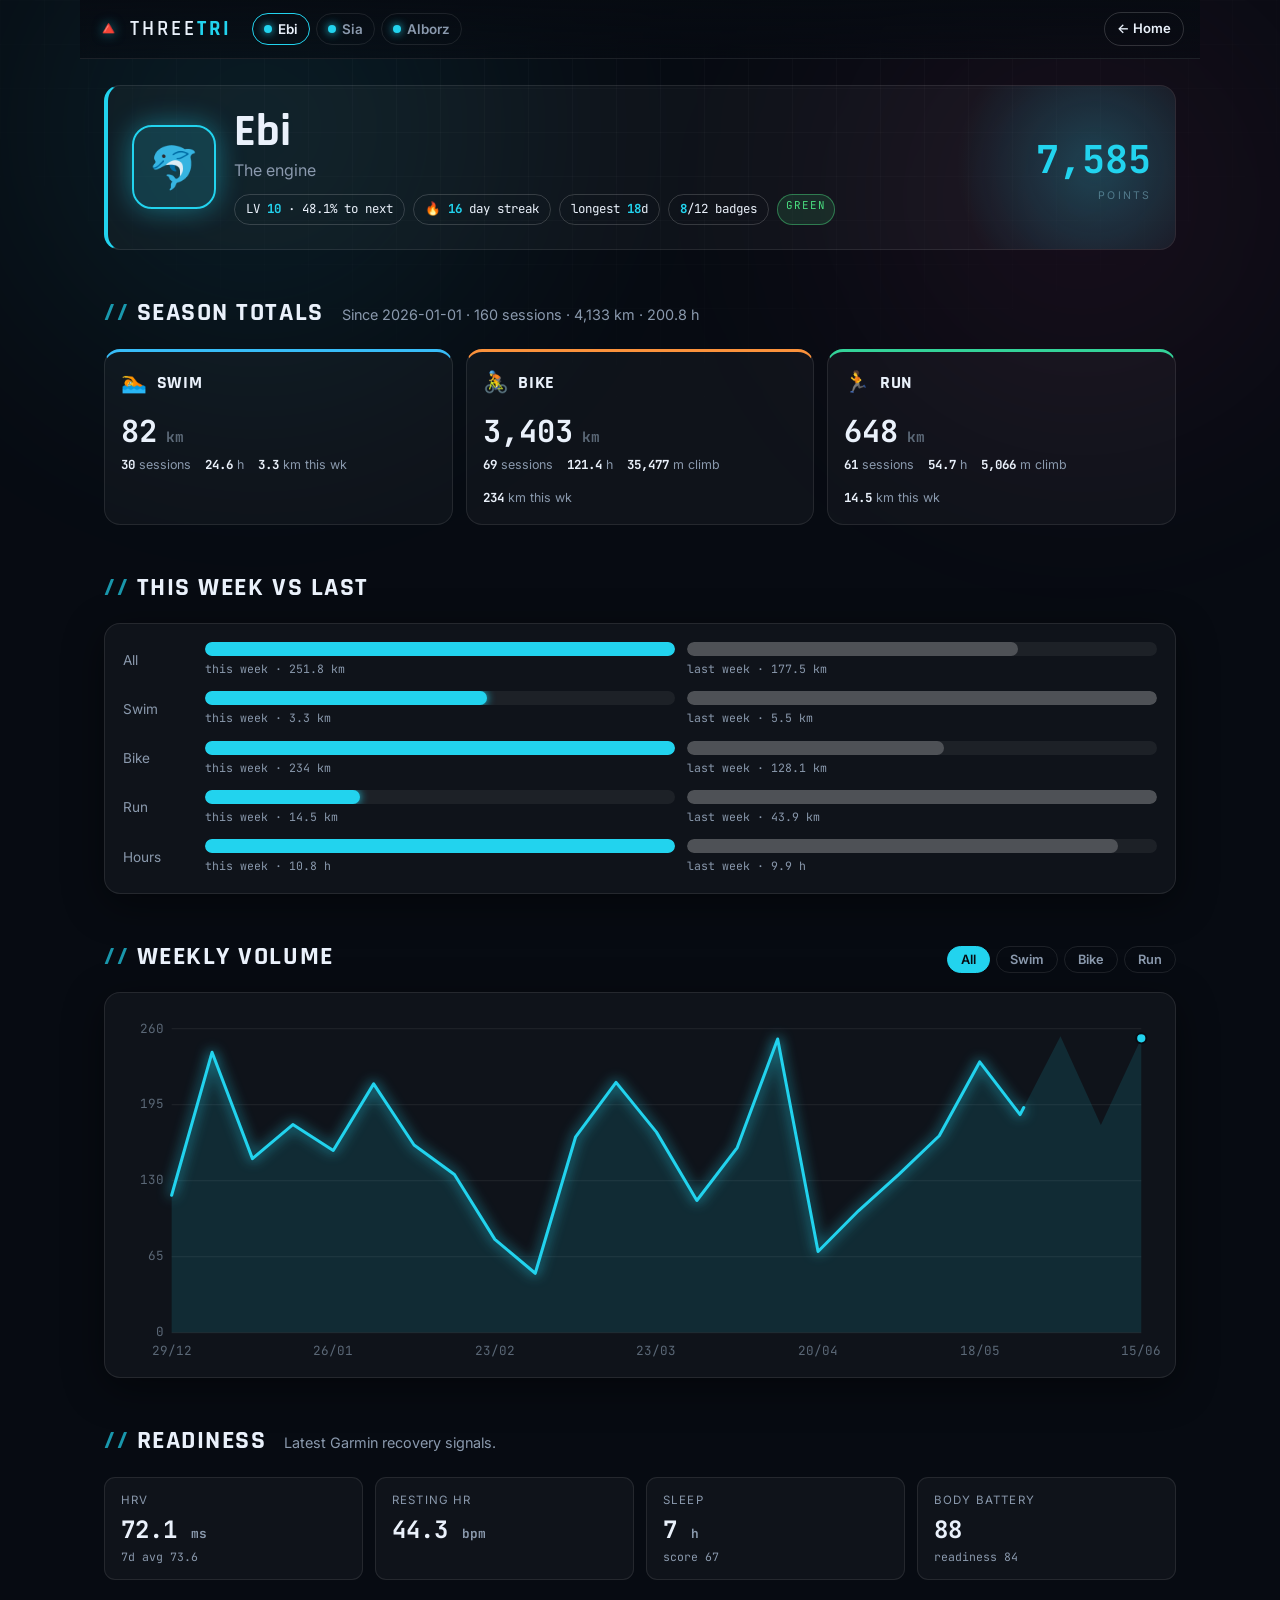
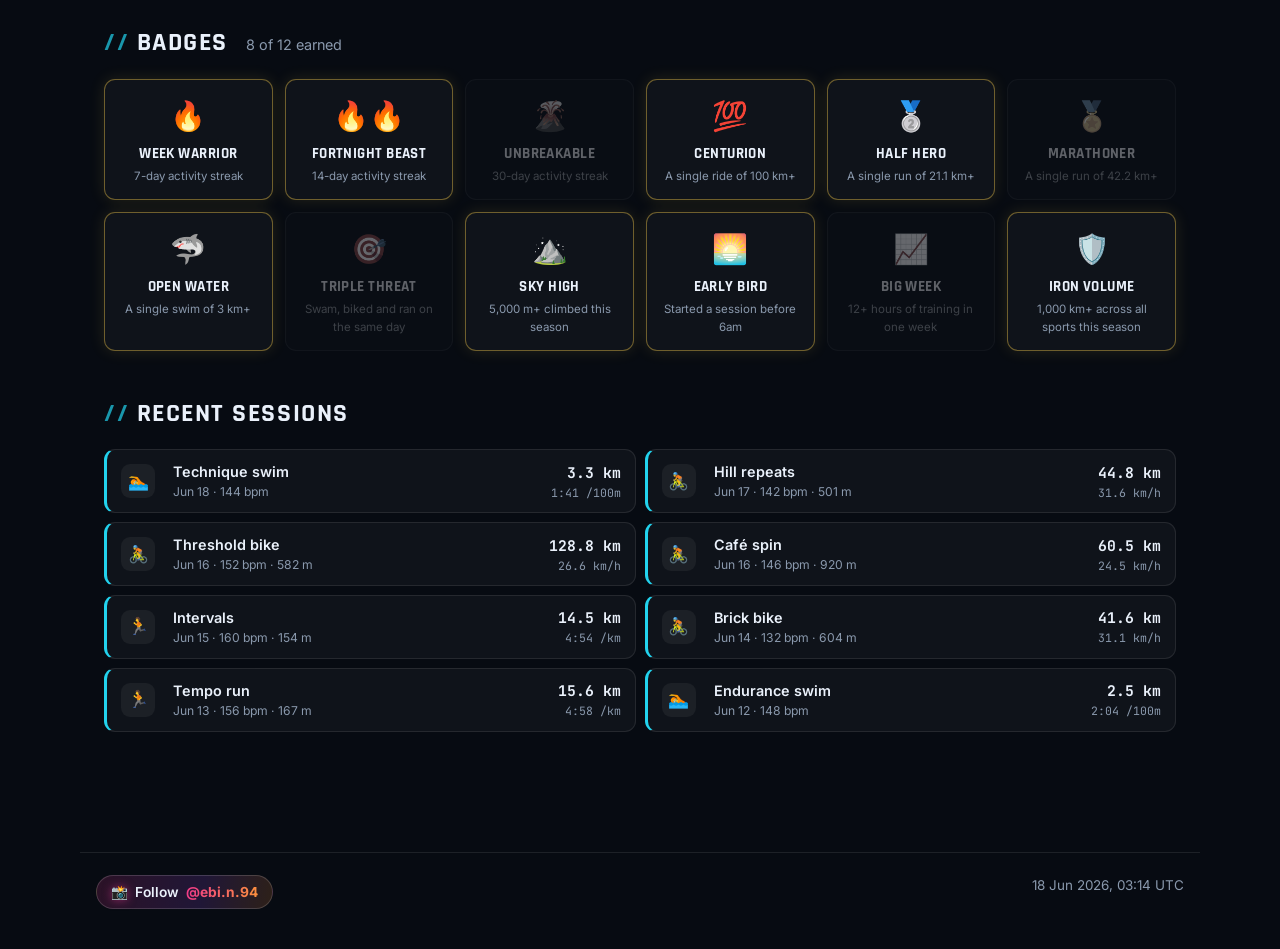
==== site/athlete.html @ 1735096a "Build ThreeTri: Race HUD dashboard + nightly Strava/Garmin pipeline Frontend (site/): dark-neon Race" ====
<!doctype html>
<html lang="en">
<head>
  <meta charset="utf-8" />
  <meta name="viewport" content="width=device-width, initial-scale=1, viewport-fit=cover" />
  <title>ThreeTri · Athlete</title>
  <meta name="description" content="Athlete profile — swim, bike, run season stats and training trends on the road to Mallorca '26." />
  <meta name="theme-color" content="#070b12" />
  <link rel="icon" href="data:image/svg+xml,%3Csvg xmlns='http://www.w3.org/2000/svg' viewBox='0 0 32 32'%3E%3Crect width='32' height='32' rx='7' fill='%23070b12'/%3E%3Ctext x='16' y='23' font-size='20' text-anchor='middle'%3E%F0%9F%94%BA%3C/text%3E%3C/svg%3E" />
  <link rel="preconnect" href="https://fonts.googleapis.com" />
  <link rel="preconnect" href="https://fonts.gstatic.com" crossorigin />
  <link href="https://fonts.googleapis.com/css2?family=Rajdhani:wght@500;600;700&family=Inter:wght@400;500;600;700&family=JetBrains+Mono:wght@500;700&display=swap" rel="stylesheet" />
  <link rel="stylesheet" href="assets/css/style.css" />
  <link rel="stylesheet" href="assets/css/athlete.css" />
</head>
<body>
  <div class="bg-grid" aria-hidden="true"></div>
  <div class="bg-glow" aria-hidden="true"></div>

  <header class="topbar">
    <a class="brand" href="index.html"><span class="brand-mark">🔺</span><span class="brand-name">THREE<b>TRI</b></span></a>
    <nav class="topnav" id="athlete-nav" aria-label="Athletes"></nav>
    <div class="topbar-right"><a class="ghost-btn" href="index.html">← Home</a></div>
  </header>

  <main>
    <section class="ath-hero" id="ath-hero"></section>

    <section class="block">
      <div class="block-head"><h2>Season totals</h2><p class="block-sub" id="season-sub"></p></div>
      <div class="sport-cards" id="sport-cards"></div>
    </section>

    <section class="block">
      <div class="block-head"><h2>This week vs last</h2></div>
      <div class="wcompare card" id="wcompare"></div>
    </section>

    <section class="block">
      <div class="block-head"><h2>Weekly volume</h2><div class="tabs" id="ath-trend-tabs"></div></div>
      <div class="chart-wrap card"><div id="ath-trend-chart" class="trend-chart"></div></div>
    </section>

    <section class="block" id="readiness-block" hidden>
      <div class="block-head"><h2>Readiness</h2><p class="block-sub">Latest Garmin recovery signals.</p></div>
      <div class="readiness-grid" id="readiness-grid"></div>
    </section>

    <section class="block">
      <div class="block-head"><h2>Badges</h2><p class="block-sub" id="badge-sub"></p></div>
      <div class="badge-grid" id="badge-grid"></div>
    </section>

    <section class="block">
      <div class="block-head"><h2>Recent sessions</h2></div>
      <div class="feed" id="ath-feed"></div>
    </section>
  </main>

  <footer class="footer">
    <div class="footer-row">
      <a class="ig-link" href="https://www.instagram.com/ebi.n.94/" target="_blank" rel="noopener"><span class="ig-glyph">📸</span> Follow <b>@ebi.n.94</b></a>
      <span id="footer-updated"></span>
    </div>
  </footer>

  <div class="toast" id="toast" hidden></div>
  <script type="module" src="assets/js/athlete.js"></script>
</body>
</html>
---- site/assets/css/style.css ----
/* ============================================================================
   ThreeTri — Race Day HUD
   Dark, neon "live telemetry" design. Mobile-first (it gets scanned on phones
   at the race), scaling up to a wide dashboard. Zero JS-framework, zero chart
   library — everything is CSS + hand-rolled SVG so it loads instantly and works
   forever.
   ========================================================================== */

:root {
  /* surfaces */
  --bg: #070b12;
  --bg-2: #0a1019;
  --panel: rgba(255, 255, 255, 0.035);
  --panel-2: rgba(255, 255, 255, 0.06);
  --border: rgba(255, 255, 255, 0.09);
  --border-strong: rgba(255, 255, 255, 0.16);

  /* text */
  --text: #eaf1fb;
  --muted: #8a99ad;
  --dim: #5b6877;

  /* athlete accents (also injected per-element from data) */
  --c-ebi: #22d3ee;
  --c-sia: #f0398b;
  --c-alborz: #a3e635;

  /* sports */
  --c-swim: #38bdf8;
  --c-bike: #fb923c;
  --c-run: #34d399;

  /* signal */
  --ok: #4ade80;
  --warn: #fbbf24;
  --bad: #f87171;
  --gold: #ffd34d;

  --accent: var(--c-ebi); /* default; overridden per scope */

  --radius: 16px;
  --radius-sm: 11px;
  --maxw: 1120px;
  --shadow: 0 10px 40px rgba(0, 0, 0, 0.45);

  --font-display: "Rajdhani", "Segoe UI", system-ui, sans-serif;
  --font-body: "Inter", "Segoe UI", system-ui, -apple-system, sans-serif;
  --font-mono: "JetBrains Mono", ui-monospace, "Cascadia Code", Consolas, monospace;
}

* { box-sizing: border-box; }

html { scroll-behavior: smooth; }

body {
  margin: 0;
  font-family: var(--font-body);
  color: var(--text);
  background: var(--bg);
  line-height: 1.5;
  -webkit-font-smoothing: antialiased;
  overflow-x: hidden;
}

a { color: inherit; text-decoration: none; }

h1, h2, h3 { font-family: var(--font-display); font-weight: 700; letter-spacing: 0.01em; margin: 0; }

/* ---- animated background ------------------------------------------------- */
.bg-grid {
  position: fixed; inset: 0; z-index: -2;
  background-image:
    linear-gradient(rgba(255, 255, 255, 0.025) 1px, transparent 1px),
    linear-gradient(90deg, rgba(255, 255, 255, 0.025) 1px, transparent 1px);
  background-size: 44px 44px;
  mask-image: radial-gradient(ellipse 80% 60% at 50% 0%, #000 30%, transparent 80%);
  animation: gridscroll 28s linear infinite;
}
@keyframes gridscroll { to { background-position: 0 440px; } }

.bg-glow {
  position: fixed; inset: 0; z-index: -3; background: var(--bg);
}
.bg-glow::before, .bg-glow::after {
  content: ""; position: absolute; border-radius: 50%; filter: blur(90px); opacity: 0.5;
}
.bg-glow::before { width: 60vw; height: 60vw; top: -20vw; left: -10vw;
  background: radial-gradient(circle, rgba(34, 211, 238, 0.22), transparent 70%); }
.bg-glow::after { width: 55vw; height: 55vw; top: -12vw; right: -12vw;
  background: radial-gradient(circle, rgba(240, 57, 149, 0.18), transparent 70%); }

/* ---- layout helpers ------------------------------------------------------ */
main { max-width: var(--maxw); margin: 0 auto; padding: 0 16px 72px; }
.block { margin-top: 44px; }
.block-head { margin-bottom: 16px; display: flex; flex-wrap: wrap; align-items: baseline; gap: 6px 18px; }
.block-head h2 {
  font-size: clamp(1.15rem, 4vw, 1.6rem); text-transform: uppercase;
  letter-spacing: 0.06em;
}
.block-head h2::before { content: "// "; color: var(--accent); opacity: 0.7; }
.block-sub { margin: 0; color: var(--muted); font-size: 0.9rem; }

.card {
  background: var(--panel); border: 1px solid var(--border);
  border-radius: var(--radius); box-shadow: var(--shadow);
}

/* ============================ TOP BAR ===================================== */
.topbar {
  position: sticky; top: 0; z-index: 40;
  display: flex; align-items: center; gap: 14px;
  max-width: var(--maxw); margin: 0 auto; padding: 12px 16px;
  backdrop-filter: blur(12px);
  background: linear-gradient(180deg, rgba(7, 11, 18, 0.92), rgba(7, 11, 18, 0.55));
  border-bottom: 1px solid var(--border);
}
.brand { display: flex; align-items: center; gap: 9px; font-family: var(--font-display); }
.brand-mark { font-size: 1.25rem; filter: drop-shadow(0 0 6px rgba(34, 211, 238, 0.6)); }
.brand-name { font-size: 1.32rem; font-weight: 600; letter-spacing: 0.14em; }
.brand-name b { font-weight: 700; color: var(--c-ebi); }
.topnav { display: flex; gap: 6px; margin-left: 6px; flex: 1; overflow-x: auto; scrollbar-width: none; }
.topnav::-webkit-scrollbar { display: none; }
.topnav a {
  display: inline-flex; align-items: center; gap: 6px; white-space: nowrap;
  padding: 5px 11px; border-radius: 999px; font-size: 0.84rem; font-weight: 600;
  border: 1px solid var(--border); color: var(--muted); transition: all 0.15s;
}
.topnav a:hover { color: var(--text); border-color: var(--accent); }
.topnav .dot { width: 8px; height: 8px; border-radius: 50%; background: var(--accent); box-shadow: 0 0 8px var(--accent); }
.topbar-right { display: flex; align-items: center; gap: 12px; margin-left: auto; }
.ghost-btn {
  padding: 6px 12px; border: 1px solid var(--border-strong); border-radius: 999px;
  font-size: 0.82rem; font-weight: 600; color: var(--text); transition: all 0.15s;
}
.ghost-btn:hover { border-color: var(--c-ebi); box-shadow: 0 0 14px rgba(34, 211, 238, 0.3); }
.updated { font-size: 0.72rem; color: var(--dim); font-family: var(--font-mono); display: none; }

/* ============================ HERO ======================================== */
.hero { position: relative; text-align: center; padding: 54px 0 22px; }
.hero-inner { max-width: 760px; margin: 0 auto; }
.phase-chip {
  display: inline-block; padding: 5px 16px; border-radius: 999px;
  font-family: var(--font-mono); font-size: 0.72rem; letter-spacing: 0.22em; text-transform: uppercase;
  color: var(--c-ebi); border: 1px solid rgba(34, 211, 238, 0.4);
  background: rgba(34, 211, 238, 0.08); box-shadow: 0 0 20px rgba(34, 211, 238, 0.12);
}
.hero-title { margin: 18px 0 6px; line-height: 0.96; }
.hero-kicker {
  display: block; font-size: clamp(0.85rem, 3vw, 1.1rem); letter-spacing: 0.42em;
  color: var(--muted); font-weight: 600;
}
.hero-race {
  display: block; font-size: clamp(2.6rem, 11vw, 5.4rem); font-weight: 700; letter-spacing: 0.02em;
  background: linear-gradient(100deg, var(--c-ebi), var(--c-sia) 55%, var(--c-alborz));
  -webkit-background-clip: text; background-clip: text; color: transparent;
  filter: drop-shadow(0 4px 26px rgba(240, 57, 149, 0.25));
}
.hero-sub { color: var(--muted); margin: 0 0 26px; font-size: 0.96rem; }

/* live countdown */
.countdown {
  display: flex; align-items: stretch; justify-content: center; gap: 8px;
  margin: 0 auto 22px; flex-wrap: nowrap;
}
.cd-block {
  position: relative; min-width: clamp(58px, 19vw, 110px);
  padding: 14px 8px 9px; border-radius: var(--radius-sm);
  background: linear-gradient(180deg, rgba(255, 255, 255, 0.07), rgba(255, 255, 255, 0.02));
  border: 1px solid var(--border-strong);
  display: flex; flex-direction: column; align-items: center;
  overflow: hidden;
}
.cd-block::after {
  content: ""; position: absolute; inset: 0 0 50% 0;
  background: linear-gradient(180deg, rgba(255, 255, 255, 0.06), transparent);
  pointer-events: none;
}
.cd-num {
  font-family: var(--font-mono); font-weight: 700;
  font-size: clamp(1.7rem, 8vw, 3.4rem); line-height: 1;
  color: var(--text); font-variant-numeric: tabular-nums;
  text-shadow: 0 0 18px rgba(34, 211, 238, 0.35);
}
.cd-label {
  margin-top: 6px; font-size: 0.62rem; letter-spacing: 0.24em; text-transform: uppercase; color: var(--muted);
}
.cd-sep { font-family: var(--font-mono); font-size: clamp(1.4rem, 6vw, 2.6rem); color: var(--dim); align-self: center; }
.countdown.race-day .cd-num { color: var(--gold); text-shadow: 0 0 24px rgba(255, 211, 77, 0.6); }

.hero-link {
  display: inline-flex; align-items: center; gap: 8px; color: var(--muted); font-size: 0.9rem;
  border-bottom: 1px dashed var(--border-strong); padding-bottom: 2px; transition: color 0.15s;
}
.hero-link:hover { color: var(--c-ebi); }
.hero-link .arrow { color: var(--c-ebi); }

/* ============================ PODIUM ====================================== */
.podium { display: grid; grid-template-columns: 1fr; gap: 14px; }
.pod-card {
  --accent: var(--c-ebi);
  position: relative; display: flex; align-items: center; gap: 14px;
  padding: 16px; border-radius: var(--radius); overflow: hidden;
  background: var(--panel); border: 1px solid var(--border);
  border-left: 3px solid var(--accent);
  transition: transform 0.18s, border-color 0.18s;
}
.pod-card:hover { transform: translateY(-2px); border-color: var(--accent); }
.pod-card::before {
  content: ""; position: absolute; right: -40px; top: -40px; width: 160px; height: 160px;
  background: radial-gradient(circle, color-mix(in srgb, var(--accent) 26%, transparent), transparent 70%);
  pointer-events: none;
}
.pod-rank { font-family: var(--font-display); font-size: 2rem; font-weight: 700; width: 40px; text-align: center; color: var(--dim); }
.pod-card.r1 .pod-rank { color: var(--gold); text-shadow: 0 0 16px rgba(255, 211, 77, 0.5); }
.pod-card.r2 .pod-rank { color: #cbd5e1; }
.pod-card.r3 .pod-rank { color: #d8a06a; }
.avatar {
  width: 56px; height: 56px; border-radius: 14px; flex-shrink: 0;
  display: grid; place-items: center; font-size: 1.7rem;
  background: color-mix(in srgb, var(--accent) 16%, transparent);
  border: 1.5px solid var(--accent); box-shadow: 0 0 18px color-mix(in srgb, var(--accent) 40%, transparent);
}
.pod-body { flex: 1; min-width: 0; }
.pod-name-row { display: flex; align-items: center; gap: 8px; }
.pod-name { font-family: var(--font-display); font-size: 1.3rem; font-weight: 700; }
.pod-tag { font-size: 0.74rem; color: var(--muted); }
.pod-lvl {
  margin-left: auto; font-family: var(--font-mono); font-size: 0.72rem; color: var(--accent);
  border: 1px solid color-mix(in srgb, var(--accent) 40%, transparent); padding: 2px 8px; border-radius: 999px;
}
.pod-stats { display: flex; gap: 14px; margin-top: 6px; flex-wrap: wrap; }
.pod-stat { font-size: 0.78rem; color: var(--muted); }
.pod-stat b { color: var(--text); font-family: var(--font-mono); font-weight: 700; }
.pod-stat .flame { color: var(--warn); }
.xp-track { margin-top: 10px; height: 7px; border-radius: 999px; background: rgba(255, 255, 255, 0.07); overflow: hidden; }
.xp-fill { height: 100%; border-radius: 999px; background: linear-gradient(90deg, var(--accent), color-mix(in srgb, var(--accent) 50%, white)); width: 0; transition: width 1.1s cubic-bezier(0.2, 0.8, 0.2, 1); }
.pod-points { text-align: right; }
.pod-points .pts { font-family: var(--font-mono); font-size: 1.5rem; font-weight: 700; color: var(--text); }
.pod-points .pts-label { display: block; font-size: 0.62rem; letter-spacing: 0.18em; text-transform: uppercase; color: var(--dim); }

/* ============================ HEAD TO HEAD ================================ */
.h2h-grid { display: grid; grid-template-columns: 1fr; gap: 14px; }
.h2h-card { padding: 16px; }
.h2h-title { display: flex; align-items: center; gap: 9px; margin-bottom: 14px; font-family: var(--font-display); font-size: 1.05rem; font-weight: 700; text-transform: uppercase; letter-spacing: 0.04em; }
.h2h-title .sport-ico { font-size: 1.2rem; }
.h2h-title .lead { margin-left: auto; font-size: 0.72rem; color: var(--muted); font-family: var(--font-body); letter-spacing: 0; text-transform: none; }
.h2h-row { display: grid; grid-template-columns: 64px 1fr auto; align-items: center; gap: 10px; margin-bottom: 9px; }
.h2h-row:last-child { margin-bottom: 0; }
.h2h-who { display: flex; align-items: center; gap: 7px; font-size: 0.85rem; font-weight: 600; }
.h2h-who .chip { width: 10px; height: 10px; border-radius: 3px; background: var(--accent); box-shadow: 0 0 8px var(--accent); }
.bar-track { height: 12px; border-radius: 999px; background: rgba(255, 255, 255, 0.06); overflow: hidden; }
.bar-track.big { height: 18px; }
.bar-fill { height: 100%; border-radius: 999px; width: 0; transition: width 1s cubic-bezier(0.2, 0.8, 0.2, 1); background: var(--accent); }
.bar-fill.leader { box-shadow: 0 0 14px var(--accent); }
.h2h-val { font-family: var(--font-mono); font-size: 0.84rem; font-weight: 700; min-width: 62px; text-align: right; }
.h2h-val .u { color: var(--dim); font-weight: 500; font-size: 0.72rem; }

/* ============================ TEAM CHALLENGE ============================== */
.challenge { padding: 20px; }
.challenge-top { display: flex; align-items: baseline; justify-content: space-between; margin-bottom: 12px; }
.challenge-top h3 { font-size: 1.15rem; text-transform: uppercase; letter-spacing: 0.04em; }
.challenge-pct { font-family: var(--font-mono); font-size: 1.8rem; font-weight: 700;
  background: linear-gradient(100deg, var(--c-ebi), var(--c-sia), var(--c-alborz));
  -webkit-background-clip: text; background-clip: text; color: transparent; }
.bar-fill.team { background: linear-gradient(90deg, var(--c-swim), var(--c-bike), var(--c-run)); box-shadow: 0 0 18px rgba(251, 146, 60, 0.4); }
.challenge-sub { margin: 12px 0 0; color: var(--muted); font-size: 0.88rem; }
.challenge-sub b { color: var(--text); font-family: var(--font-mono); }

/* ============================ LEADERBOARD CHART =========================== */
.tabs { display: flex; gap: 6px; flex-wrap: wrap; margin-left: auto; }
.tab {
  padding: 5px 13px; border-radius: 999px; font-size: 0.8rem; font-weight: 600; cursor: pointer;
  border: 1px solid var(--border); color: var(--muted); background: none; font-family: var(--font-body);
  transition: all 0.15s;
}
.tab:hover { color: var(--text); }
.tab.active { color: var(--bg); background: var(--accent); border-color: var(--accent); }
.lb-chart { display: flex; flex-direction: column; gap: 12px; }
.lb-row { display: grid; grid-template-columns: 92px 1fr auto; align-items: center; gap: 12px; }
.lb-who { display: flex; align-items: center; gap: 8px; font-weight: 600; font-size: 0.9rem; }
.lb-who .av { width: 26px; height: 26px; border-radius: 8px; display: grid; place-items: center; font-size: 0.95rem;
  border: 1px solid var(--accent); background: color-mix(in srgb, var(--accent) 14%, transparent); }
.lb-val { font-family: var(--font-mono); font-weight: 700; min-width: 84px; text-align: right; }
.lb-val .u { color: var(--dim); font-size: 0.72rem; font-weight: 500; }

/* ============================ TREND CHART ================================= */
.chart-wrap { padding: 18px 16px 12px; }
.trend-chart { width: 100%; }
.trend-chart svg { width: 100%; height: auto; display: block; overflow: visible; }
.trend-grid line { stroke: rgba(255, 255, 255, 0.06); stroke-width: 1; }
.trend-axis { fill: var(--dim); font-size: 10px; font-family: var(--font-mono); }
.trend-line { fill: none; stroke-width: 2.4; stroke-linejoin: round; stroke-linecap: round;
  filter: drop-shadow(0 0 5px currentColor); }
.trend-line path { stroke-dasharray: 1400; stroke-dashoffset: 1400; animation: draw 1.6s ease forwards; }
@keyframes draw { to { stroke-dashoffset: 0; } }
.trend-area { opacity: 0.12; }
.trend-dot { stroke: var(--bg); stroke-width: 1.5; }
.legend { display: flex; gap: 16px; flex-wrap: wrap; justify-content: center; margin-top: 10px; }
.legend-item { display: flex; align-items: center; gap: 7px; font-size: 0.82rem; color: var(--muted); }
.legend-item .swatch { width: 14px; height: 3px; border-radius: 2px; background: var(--accent); box-shadow: 0 0 6px var(--accent); }

/* ============================ HIGHLIGHTS ================================== */
.highlight-grid { display: grid; grid-template-columns: 1fr; gap: 13px; }
.hl-card {
  --accent: var(--c-ebi);
  display: flex; gap: 14px; align-items: flex-start; padding: 15px 16px;
  background: var(--panel); border: 1px solid var(--border); border-radius: var(--radius);
  border-left: 3px solid var(--accent);
}
.hl-ico { font-size: 1.7rem; line-height: 1; filter: drop-shadow(0 0 8px color-mix(in srgb, var(--accent) 50%, transparent)); }
.hl-body h4 { margin: 0 0 3px; font-family: var(--font-display); font-size: 1rem; letter-spacing: 0.03em; text-transform: uppercase; color: var(--accent); }
.hl-body p { margin: 0; font-size: 0.9rem; color: var(--text); }

/* ============================ CALENDAR HEATMAP ============================ */
.calendar { padding: 18px 16px; overflow-x: auto; }
.cal-grid { display: grid; grid-auto-flow: column; grid-template-rows: repeat(7, 1fr); gap: 4px; min-width: max-content; }
.cal-cell { width: 13px; height: 13px; border-radius: 3px; background: rgba(255, 255, 255, 0.05); }
.cal-cell[data-lvl="1"] { background: rgba(56, 189, 248, 0.35); }
.cal-cell[data-lvl="2"] { background: rgba(56, 189, 248, 0.6); }
.cal-cell[data-lvl="3"] { background: rgba(52, 211, 153, 0.8); }
.cal-cell[data-lvl="4"] { background: var(--c-run); box-shadow: 0 0 7px rgba(52, 211, 153, 0.7); }
.cal-foot { display: flex; align-items: center; gap: 8px; justify-content: flex-end; margin-top: 12px; font-size: 0.72rem; color: var(--muted); }
.cal-foot .cal-cell { width: 11px; height: 11px; }

/* ============================ FEED ======================================== */
.feed { display: grid; grid-template-columns: 1fr; gap: 9px; }
.feed-item {
  --accent: var(--c-ebi);
  display: grid; grid-template-columns: 40px 1fr auto; align-items: center; gap: 12px;
  padding: 11px 14px; background: var(--panel); border: 1px solid var(--border); border-radius: var(--radius-sm);
  border-left: 3px solid var(--accent);
}
.feed-ico { width: 34px; height: 34px; border-radius: 9px; display: grid; place-items: center; font-size: 1.05rem;
  background: rgba(255, 255, 255, 0.05); }
.feed-main { min-width: 0; }
.feed-name { font-weight: 600; font-size: 0.9rem; white-space: nowrap; overflow: hidden; text-overflow: ellipsis; }
.feed-meta { font-size: 0.76rem; color: var(--muted); }
.feed-meta .who { color: var(--accent); font-weight: 600; }
.feed-fig { text-align: right; font-family: var(--font-mono); }
.feed-fig .d { font-weight: 700; font-size: 0.92rem; }
.feed-fig .p { font-size: 0.72rem; color: var(--muted); }

/* ============================ FOOTER ====================================== */
.footer { max-width: var(--maxw); margin: 40px auto 0; padding: 22px 16px 40px; border-top: 1px solid var(--border); }
.footer-row { display: flex; justify-content: space-between; flex-wrap: wrap; gap: 8px; font-size: 0.84rem; color: var(--muted); }
.footer-row.dim { color: var(--dim); margin-top: 8px; font-size: 0.78rem; }
.footer a { color: var(--c-ebi); }
.ig-link {
  display: inline-flex; align-items: center; gap: 7px; font-weight: 600; font-size: 0.86rem;
  padding: 6px 14px; border-radius: 999px; color: var(--text) !important;
  border: 1px solid var(--border-strong);
  background: linear-gradient(100deg, rgba(240,57,149,0.16), rgba(168,85,247,0.16) 60%, rgba(251,146,60,0.16));
  transition: all 0.15s;
}
.ig-link:hover { border-color: var(--c-sia); box-shadow: 0 0 16px rgba(240,57,149,0.35); transform: translateY(-1px); }
.ig-link b { background: linear-gradient(100deg, #f0398b, #fb923c); -webkit-background-clip: text; background-clip: text; color: transparent; }
.ig-glyph { filter: drop-shadow(0 0 5px rgba(240,57,149,0.5)); }

/* ============================ TOAST / STATES ============================== */
.toast {
  position: fixed; left: 50%; bottom: 22px; transform: translateX(-50%);
  background: var(--bg-2); border: 1px solid var(--border-strong); border-radius: 12px;
  padding: 11px 18px; font-size: 0.86rem; color: var(--text); box-shadow: var(--shadow); z-index: 60;
}
.skeleton { background: linear-gradient(90deg, rgba(255,255,255,0.04), rgba(255,255,255,0.09), rgba(255,255,255,0.04));
  background-size: 200% 100%; animation: shimmer 1.3s infinite; border-radius: var(--radius); }
@keyframes shimmer { to { background-position: -200% 0; } }

/* readiness pill (athlete page + podium) */
.rd { font-family: var(--font-mono); font-size: 0.68rem; padding: 2px 8px; border-radius: 999px; text-transform: uppercase; letter-spacing: 0.1em; }
.rd.green { color: var(--ok); border: 1px solid color-mix(in srgb, var(--ok) 45%, transparent); background: color-mix(in srgb, var(--ok) 12%, transparent); }
.rd.amber { color: var(--warn); border: 1px solid color-mix(in srgb, var(--warn) 45%, transparent); background: color-mix(in srgb, var(--warn) 12%, transparent); }
.rd.red { color: var(--bad); border: 1px solid color-mix(in srgb, var(--bad) 45%, transparent); background: color-mix(in srgb, var(--bad) 12%, transparent); }

/* ============================ RESPONSIVE ================================== */
@media (min-width: 620px) {
  .updated { display: inline; }
  .podium { grid-template-columns: 1fr; }
  .h2h-grid { grid-template-columns: 1fr 1fr; }
  .highlight-grid { grid-template-columns: 1fr 1fr; }
  .feed { grid-template-columns: 1fr 1fr; }
}
@media (min-width: 920px) {
  main { padding: 0 24px 80px; }
  .h2h-grid { grid-template-columns: repeat(2, 1fr); }
  .pod-card { padding: 18px 22px; }
}

/* podium "pod-points" wrapper sits at the end of the row */
.pod-end { margin-left: auto; display: flex; flex-direction: column; align-items: flex-end; gap: 6px; }

@media (prefers-reduced-motion: reduce) {
  *, *::before, *::after { animation-duration: 0.001ms !important; transition-duration: 0.001ms !important; }
}
---- site/assets/css/athlete.css ----
/* Athlete profile page — extends the HUD design system. */

.ath-hero {
  --accent: var(--c-ebi);
  position: relative; display: flex; align-items: center; gap: 18px; flex-wrap: wrap;
  margin-top: 26px; padding: 24px; border-radius: var(--radius); overflow: hidden;
  background: var(--panel); border: 1px solid var(--border); border-left: 4px solid var(--accent);
}
.ath-hero::before {
  content: ""; position: absolute; right: -60px; top: -60px; width: 280px; height: 280px;
  background: radial-gradient(circle, color-mix(in srgb, var(--accent) 24%, transparent), transparent 70%);
}
.ath-avatar {
  width: 84px; height: 84px; border-radius: 20px; display: grid; place-items: center; font-size: 2.6rem;
  background: color-mix(in srgb, var(--accent) 16%, transparent);
  border: 2px solid var(--accent); box-shadow: 0 0 28px color-mix(in srgb, var(--accent) 45%, transparent);
}
.ath-id { flex: 1; min-width: 220px; }
.ath-name { font-family: var(--font-display); font-size: clamp(1.8rem, 7vw, 2.8rem); font-weight: 700; line-height: 1; }
.ath-tag { color: var(--muted); margin: 4px 0 12px; }
.ath-chips { display: flex; gap: 8px; flex-wrap: wrap; }
.ath-chip { font-family: var(--font-mono); font-size: 0.78rem; padding: 5px 11px; border-radius: 999px;
  border: 1px solid var(--border-strong); color: var(--text); }
.ath-chip b { color: var(--accent); }
.ath-points { text-align: right; }
.ath-points .n { font-family: var(--font-mono); font-size: 2.4rem; font-weight: 700; color: var(--accent); }
.ath-points .l { display: block; font-size: 0.66rem; letter-spacing: 0.2em; text-transform: uppercase; color: var(--dim); }

.sport-cards { display: grid; grid-template-columns: 1fr; gap: 13px; }
.sport-card { --sc: var(--c-run); padding: 16px; border-radius: var(--radius); background: var(--panel);
  border: 1px solid var(--border); border-top: 3px solid var(--sc); }
.sport-card .sc-head { display: flex; align-items: center; gap: 9px; font-family: var(--font-display);
  font-size: 1.1rem; font-weight: 700; text-transform: uppercase; letter-spacing: 0.04em; }
.sport-card .sc-head .ico { font-size: 1.3rem; }
.sport-card .sc-big { font-family: var(--font-mono); font-size: 1.9rem; font-weight: 700; margin: 10px 0 2px; }
.sport-card .sc-big .u { font-size: 0.9rem; color: var(--dim); }
.sport-card .sc-sub { display: flex; gap: 14px; flex-wrap: wrap; font-size: 0.78rem; color: var(--muted); }
.sport-card .sc-sub b { color: var(--text); font-family: var(--font-mono); }

.wcompare { padding: 18px; display: grid; gap: 14px; }
.wc-row { display: grid; grid-template-columns: 70px 1fr 1fr; align-items: center; gap: 12px; }
.wc-label { font-size: 0.85rem; color: var(--muted); }
.wc-seg { display: flex; flex-direction: column; gap: 4px; }
.wc-bar { height: 14px; border-radius: 999px; background: rgba(255,255,255,0.06); overflow: hidden; }
.wc-bar > span { display: block; height: 100%; border-radius: 999px; width: 0; transition: width 0.9s ease; }
.wc-now > span { background: var(--accent); box-shadow: 0 0 10px var(--accent); }
.wc-prev > span { background: rgba(255,255,255,0.22); }
.wc-cap { font-size: 0.72rem; font-family: var(--font-mono); color: var(--muted); }

.readiness-grid { display: grid; grid-template-columns: repeat(2, 1fr); gap: 12px; }
.rd-card { padding: 14px 16px; border-radius: var(--radius-sm); background: var(--panel); border: 1px solid var(--border); }
.rd-card .k { font-size: 0.72rem; color: var(--muted); text-transform: uppercase; letter-spacing: 0.1em; }
.rd-card .v { font-family: var(--font-mono); font-size: 1.5rem; font-weight: 700; margin-top: 3px; }
.rd-card .v small { font-size: 0.8rem; color: var(--muted); }

.badge-grid { display: grid; grid-template-columns: repeat(auto-fill, minmax(150px, 1fr)); gap: 12px; }
.badge { padding: 14px; border-radius: var(--radius-sm); background: var(--panel); border: 1px solid var(--border); text-align: center; }
.badge.locked { opacity: 0.38; filter: grayscale(0.7); }
.badge .b-ico { font-size: 1.8rem; }
.badge .b-name { font-family: var(--font-display); font-weight: 700; font-size: 0.92rem; margin-top: 6px; text-transform: uppercase; letter-spacing: 0.03em; }
.badge .b-desc { font-size: 0.72rem; color: var(--muted); margin-top: 3px; }
.badge.earned { border-color: color-mix(in srgb, var(--gold) 40%, transparent); box-shadow: 0 0 16px rgba(255,211,77,0.12); }

@media (min-width: 620px) {
  .sport-cards { grid-template-columns: repeat(3, 1fr); }
  .readiness-grid { grid-template-columns: repeat(4, 1fr); }
}
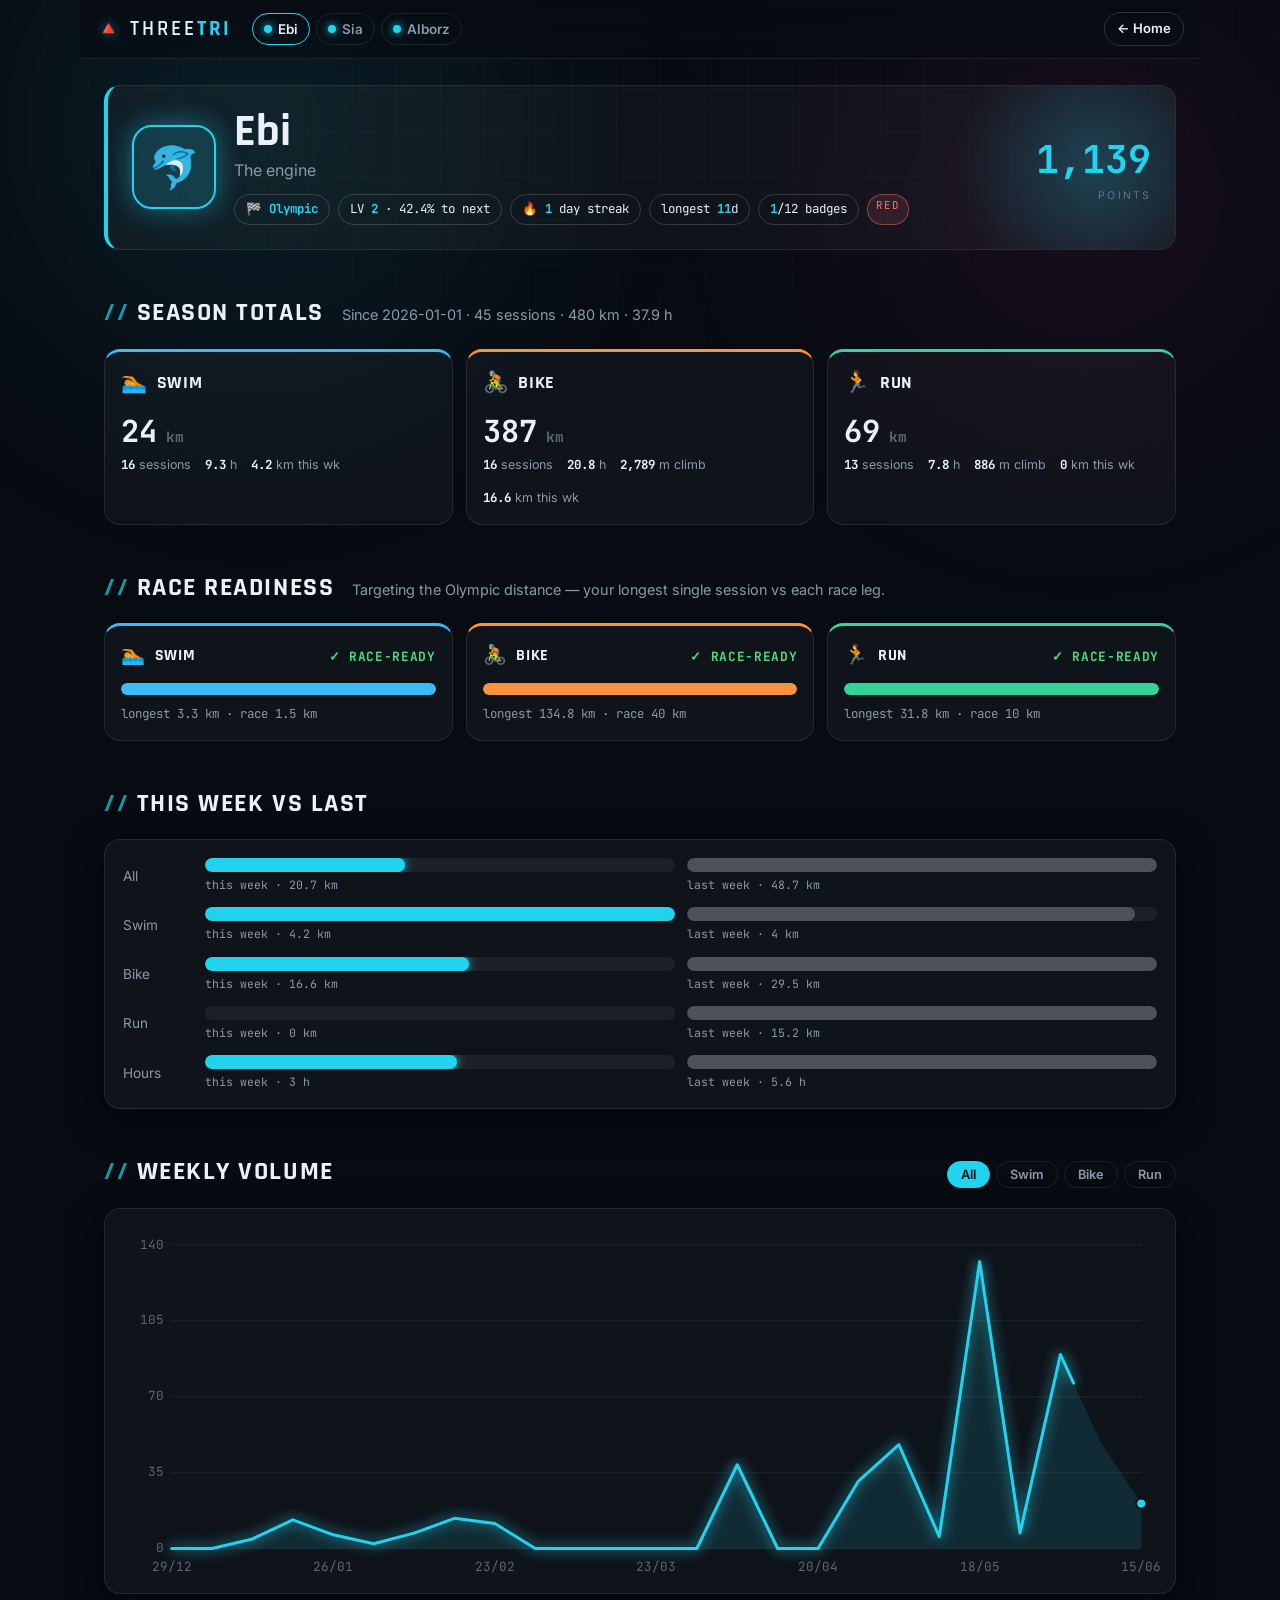
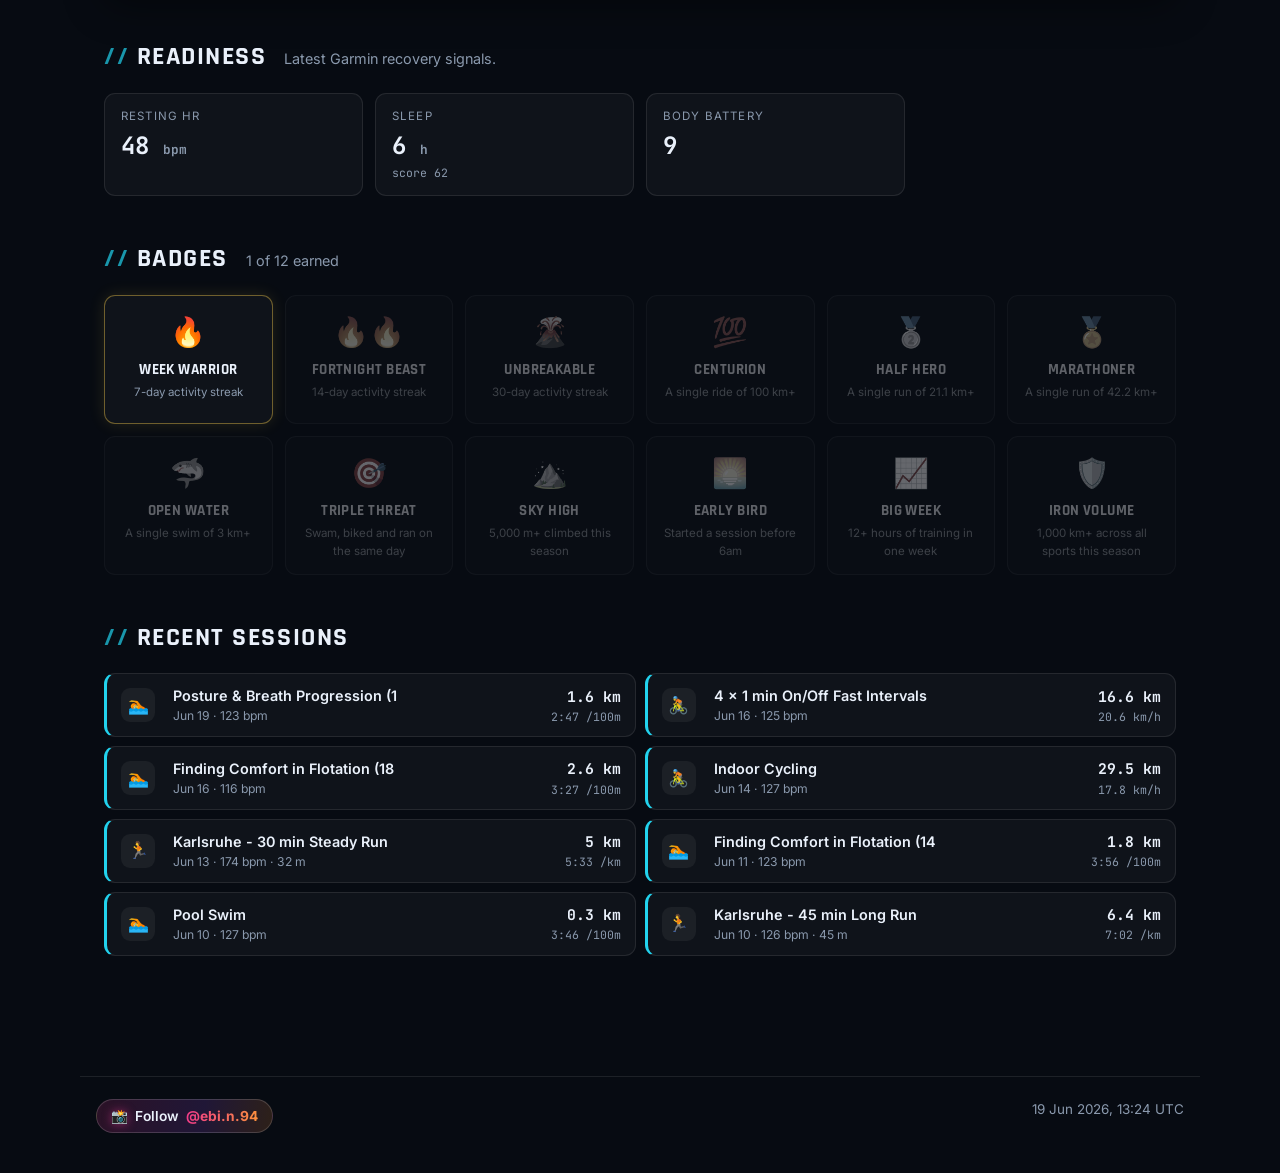
==== commit e87a12d6: "feat: per-athlete race distances + per-leg distance readiness - config: each athlete targets a race " ====
--- a/site/athlete.html
+++ b/site/athlete.html
@@ -29,6 +29,11 @@
     <section class="block">
       <div class="block-head"><h2>Season totals</h2><p class="block-sub" id="season-sub"></p></div>
       <div class="sport-cards" id="sport-cards"></div>
+    </section>
+
+    <section class="block">
+      <div class="block-head"><h2>Race readiness</h2><p class="block-sub" id="race-sub"></p></div>
+      <div class="ready-grid" id="race-ready"></div>
     </section>
 
     <section class="block">
--- a/site/assets/css/style.css
+++ b/site/assets/css/style.css
@@ -85,9 +85,17 @@
   content: ""; position: absolute; border-radius: 50%; filter: blur(90px); opacity: 0.5;
 }
 .bg-glow::before { width: 60vw; height: 60vw; top: -20vw; left: -10vw;
-  background: radial-gradient(circle, rgba(34, 211, 238, 0.22), transparent 70%); }
+  background: radial-gradient(circle, var(--glow-1, rgba(34, 211, 238, 0.22)), transparent 70%); transition: background 1.2s ease; }
 .bg-glow::after { width: 55vw; height: 55vw; top: -12vw; right: -12vw;
-  background: radial-gradient(circle, rgba(240, 57, 149, 0.18), transparent 70%); }
+  background: radial-gradient(circle, var(--glow-2, rgba(240, 57, 149, 0.18)), transparent 70%); transition: background 1.2s ease; }
+
+/* time-of-day palette — set on <html data-theme> by JS, shifts through the day */
+:root[data-theme="dawn"]  { --bg: #0c0a13; --bg-2: #130f1b; --glow-1: rgba(255,159,67,0.20); --glow-2: rgba(240,57,149,0.18); }
+:root[data-theme="day"]   { --bg: #070d16; --bg-2: #0a131f; --glow-1: rgba(56,189,248,0.22); --glow-2: rgba(34,211,238,0.16); }
+:root[data-theme="dusk"]  { --bg: #0c0710; --bg-2: #120a16; --glow-1: rgba(240,57,149,0.20); --glow-2: rgba(251,146,60,0.18); }
+:root[data-theme="night"] { --bg: #05070e; --bg-2: #080b14; --glow-1: rgba(99,102,241,0.20); --glow-2: rgba(34,211,238,0.14); }
+body { transition: background 1.2s ease; }
+.theme-ind { font-size: 1.05rem; line-height: 1; }
 
 /* ---- layout helpers ------------------------------------------------------ */
 main { max-width: var(--maxw); margin: 0 auto; padding: 0 16px 72px; }
@@ -227,6 +235,12 @@
 .pod-lvl {
   margin-left: auto; font-family: var(--font-mono); font-size: 0.72rem; color: var(--accent);
   border: 1px solid color-mix(in srgb, var(--accent) 40%, transparent); padding: 2px 8px; border-radius: 999px;
+}
+.race-badge {
+  font-size: 0.62rem; font-weight: 700; text-transform: uppercase; letter-spacing: 0.08em;
+  padding: 2px 8px; border-radius: 999px; color: var(--accent);
+  border: 1px solid color-mix(in srgb, var(--accent) 45%, transparent);
+  background: color-mix(in srgb, var(--accent) 12%, transparent);
 }
 .pod-stats { display: flex; gap: 14px; margin-top: 6px; flex-wrap: wrap; }
 .pod-stat { font-size: 0.78rem; color: var(--muted); }
@@ -392,3 +406,176 @@
 @media (prefers-reduced-motion: reduce) {
   *, *::before, *::after { animation-duration: 0.001ms !important; transition-duration: 0.001ms !important; }
 }
+
+/* ============================ v2: BRIEFING / CHARTS / MAP / SCORING ======= */
+
+/* shared chart tooltip */
+.chart-tip {
+  position: fixed; z-index: 80; pointer-events: none;
+  background: rgba(8, 12, 20, 0.96); border: 1px solid var(--border-strong);
+  border-radius: 10px; padding: 8px 11px; font-size: 0.78rem; line-height: 1.45;
+  color: var(--text); box-shadow: var(--shadow); max-width: 240px;
+  font-family: var(--font-mono);
+}
+.chart-tip div:first-child { color: var(--c-ebi); font-family: var(--font-body); font-weight: 600; margin-bottom: 2px; }
+.axis-note { margin: 10px 2px 0; font-size: 0.72rem; color: var(--dim); font-family: var(--font-mono); }
+.mini-title { margin: 0 0 10px; font-size: 0.84rem; color: var(--muted); text-transform: uppercase; letter-spacing: 0.08em; }
+
+/* milestone / race-day banner */
+.banner {
+  display: flex; gap: 16px; align-items: center; margin-top: 26px; padding: 18px 20px;
+  border-radius: var(--radius); border: 1px solid var(--border-strong);
+  background: linear-gradient(100deg, rgba(34,211,238,0.12), rgba(240,57,149,0.1), rgba(163,230,53,0.1));
+  position: relative; overflow: hidden;
+}
+.banner .banner-emoji { font-size: 2.2rem; line-height: 1; filter: drop-shadow(0 0 10px rgba(255,255,255,0.25)); }
+.banner h3 { font-size: 1.15rem; text-transform: uppercase; letter-spacing: 0.03em; margin-bottom: 4px; }
+.banner p { margin: 0; color: var(--text); font-size: 0.92rem; }
+.banner.race-day { border-color: var(--gold); background: linear-gradient(100deg, rgba(255,211,77,0.18), rgba(240,57,149,0.14)); animation: bannerpulse 2.6s ease-in-out infinite; }
+.banner.race-week { border-color: rgba(240,57,149,0.5); }
+@keyframes bannerpulse { 0%,100% { box-shadow: 0 0 0 rgba(255,211,77,0); } 50% { box-shadow: 0 0 30px rgba(255,211,77,0.25); } }
+
+/* daily briefing */
+.briefing-grid { display: grid; grid-template-columns: 1fr; gap: 14px; }
+.brief-quote, .brief-tip, .brief-legend { padding: 18px; position: relative; }
+.brief-quote { display: flex; flex-direction: column; justify-content: center; }
+.bq-mark { font-family: var(--font-display); font-size: 3rem; line-height: 0.5; color: var(--c-ebi); opacity: 0.5; }
+.brief-quote blockquote { margin: 8px 0 10px; font-size: 1.06rem; font-weight: 500; line-height: 1.45; }
+.brief-quote cite { color: var(--muted); font-style: normal; font-size: 0.84rem; }
+.brief-tip h4, .brief-legend h4 { font-family: var(--font-display); font-size: 0.92rem; text-transform: uppercase; letter-spacing: 0.05em; color: var(--accent, var(--c-bike)); margin-bottom: 8px; }
+.brief-tip { border-left: 3px solid var(--c-bike); }
+.brief-tip h4 { color: var(--c-bike); }
+.brief-tip p, .brief-legend p { margin: 0 0 8px; font-size: 0.92rem; color: var(--text); }
+.brief-legend { border-left: 3px solid var(--gold); }
+.brief-legend h4 { color: var(--gold); }
+.brief-legend .lg-name { font-family: var(--font-display); font-weight: 700; font-size: 1.05rem; }
+.brief-legend .lg-sport { color: var(--muted); font-size: 0.8rem; text-transform: capitalize; font-family: var(--font-body); }
+.brief-legend a { color: var(--c-ebi); font-size: 0.84rem; font-weight: 600; }
+.nudge-grid { display: grid; grid-template-columns: 1fr; gap: 10px; margin-top: 14px; }
+.nudge { display: flex; flex-direction: column; gap: 4px; padding: 12px 14px; border-radius: var(--radius-sm);
+  background: var(--panel); border: 1px solid var(--border); border-left: 3px solid var(--accent); }
+.nudge-who { font-weight: 700; font-size: 0.86rem; color: var(--accent); }
+.nudge-text { font-size: 0.86rem; color: var(--text); }
+
+/* team contribution */
+.contrib-head { margin-top: 18px; font-size: 0.78rem; text-transform: uppercase; letter-spacing: 0.1em; color: var(--muted); }
+.contrib-stack { display: flex; height: 22px; border-radius: 999px; overflow: hidden; margin-top: 8px; background: rgba(255,255,255,0.06); }
+.contrib-seg { width: 0; background: var(--accent); transition: width 1s cubic-bezier(0.2,0.8,0.2,1); border-right: 2px solid var(--bg); }
+.contrib-legend { display: flex; flex-wrap: wrap; gap: 14px; margin-top: 12px; font-size: 0.82rem; color: var(--muted); }
+.contrib-item, .split-li { display: inline-flex; align-items: center; gap: 7px; }
+.contrib-item .sw { width: 11px; height: 11px; border-radius: 3px; background: var(--accent); }
+
+/* discipline split */
+.split-grid { display: grid; grid-template-columns: 1fr; gap: 13px; }
+.split-card { padding: 16px; border-top: 3px solid var(--accent); }
+.split-head { display: flex; align-items: center; gap: 9px; font-family: var(--font-display); font-weight: 700; font-size: 1.05rem; margin-bottom: 12px; }
+.split-head .av { width: 30px; height: 30px; border-radius: 8px; display: grid; place-items: center;
+  border: 1px solid var(--accent); background: color-mix(in srgb, var(--accent) 14%, transparent); }
+.split-bar { display: flex; height: 18px; border-radius: 999px; overflow: hidden; background: rgba(255,255,255,0.06); }
+.split-seg { width: 0; transition: width 0.9s cubic-bezier(0.2,0.8,0.2,1); }
+.split-legend { display: flex; flex-wrap: wrap; gap: 12px; margin-top: 12px; font-size: 0.8rem; color: var(--muted); }
+.split-li .sw { width: 11px; height: 11px; border-radius: 3px; }
+
+/* bar charts (day-of-week / hour-of-day) */
+.pattern-grid { display: grid; grid-template-columns: 1fr; gap: 14px; }
+.bars-row { display: flex; align-items: flex-end; gap: 4px; height: 140px; }
+.bars-row.hod { gap: 2px; }
+.bar-col { flex: 1; display: flex; flex-direction: column; justify-content: flex-end; align-items: center; height: 100%; gap: 5px; }
+.bar-v { width: 72%; min-height: 2px; height: 0; border-radius: 4px 4px 0 0;
+  background: linear-gradient(180deg, var(--c-ebi), color-mix(in srgb, var(--c-ebi) 40%, transparent));
+  transition: height 0.8s cubic-bezier(0.2,0.8,0.2,1); box-shadow: 0 0 8px rgba(34,211,238,0.25); }
+.bar-x { font-size: 0.64rem; color: var(--dim); font-family: var(--font-mono); height: 12px; }
+
+/* training map */
+.map-card { padding: 6px; }
+#train-map { height: 340px; width: 100%; border-radius: 12px; overflow: hidden; background: var(--bg-2); }
+.leaflet-container { background: var(--bg-2); font-family: var(--font-body); }
+
+/* consistency people */
+.consist-people { display: grid; gap: 10px; margin-bottom: 16px; }
+.consist-row { display: grid; grid-template-columns: 92px 1fr 48px; align-items: center; gap: 12px; }
+.consist-who { display: flex; align-items: center; gap: 8px; font-weight: 600; font-size: 0.88rem; }
+.consist-who .chip { width: 10px; height: 10px; border-radius: 3px; background: var(--accent); box-shadow: 0 0 8px var(--accent); }
+.consist-val { font-family: var(--font-mono); font-weight: 700; text-align: right; }
+
+/* scoring explainer + badge gallery */
+.score-grid { display: grid; grid-template-columns: 1fr; gap: 13px; }
+.score-formula, .score-levels { padding: 18px; }
+.score-formula h4, .score-levels h4 { font-family: var(--font-display); text-transform: uppercase; letter-spacing: 0.05em; font-size: 1rem; margin-bottom: 12px; }
+.formula { list-style: none; margin: 0; padding: 0; display: grid; grid-template-columns: 1fr 1fr; gap: 8px 16px; }
+.formula li { font-size: 0.9rem; color: var(--muted); }
+.formula li b { color: var(--text); font-family: var(--font-mono); }
+.formula-note { margin: 14px 0 0; font-size: 0.82rem; color: var(--muted); }
+.score-levels p { font-size: 0.92rem; color: var(--text); margin: 0 0 10px; }
+.badges-title { margin: 26px 0 14px; font-family: var(--font-display); text-transform: uppercase; letter-spacing: 0.05em; font-size: 1.1rem; }
+.badges-title span { color: var(--muted); font-size: 0.8rem; font-weight: 500; letter-spacing: 0; }
+.badge-gallery { display: grid; grid-template-columns: repeat(auto-fill, minmax(150px, 1fr)); gap: 12px; }
+.badge { padding: 14px; border-radius: var(--radius-sm); background: var(--panel); border: 1px solid var(--border); text-align: center; }
+.badge.locked { opacity: 0.42; filter: grayscale(0.6); }
+.badge.earned { border-color: color-mix(in srgb, var(--gold) 40%, transparent); box-shadow: 0 0 16px rgba(255,211,77,0.1); }
+.badge .b-ico { font-size: 1.8rem; }
+.badge .b-name { font-family: var(--font-display); font-weight: 700; font-size: 0.92rem; margin-top: 6px; text-transform: uppercase; letter-spacing: 0.03em; }
+.badge .b-desc { font-size: 0.72rem; color: var(--muted); margin-top: 3px; min-height: 2.2em; }
+.b-by { display: flex; justify-content: center; gap: 5px; margin-top: 10px; min-height: 22px; flex-wrap: wrap; }
+.b-dot { width: 22px; height: 22px; border-radius: 50%; display: grid; place-items: center; font-size: 0.6rem; font-weight: 700;
+  color: var(--bg); background: var(--accent); }
+.b-none { font-size: 0.68rem; color: var(--dim); font-family: var(--font-mono); align-self: center; }
+
+@media (min-width: 720px) {
+  .briefing-grid { grid-template-columns: 1.3fr 1fr 1fr; }
+  .nudge-grid { grid-template-columns: repeat(3, 1fr); }
+  .split-grid { grid-template-columns: repeat(3, 1fr); }
+  .pattern-grid { grid-template-columns: 1fr 1fr; }
+  .score-grid { grid-template-columns: 1fr 1fr; }
+}
+
+/* ============================ v3: MEDIA / DIGEST / COACH NOTES ============ */
+
+/* daily Watch & Listen */
+.media-row { display: grid; grid-template-columns: 1fr; gap: 13px; margin-top: 14px; }
+.media-card { display: flex; gap: 14px; align-items: center; padding: 12px; border-radius: var(--radius);
+  background: var(--panel); border: 1px solid var(--border); transition: border-color 0.15s, transform 0.15s; }
+.media-card:hover { transform: translateY(-2px); }
+.media-card.video:hover { border-color: #ff4d4d; }
+.media-card.audio:hover { border-color: #1db954; }
+.media-thumb { position: relative; width: 132px; height: 74px; flex-shrink: 0; border-radius: 10px;
+  background-size: cover; background-position: center; background-color: var(--bg-2); }
+.media-thumb .play { position: absolute; inset: 0; display: grid; place-items: center; font-size: 1.5rem;
+  color: #fff; text-shadow: 0 2px 10px rgba(0,0,0,0.6); background: rgba(0,0,0,0.18); border-radius: 10px; }
+.media-spotify { width: 56px; height: 56px; flex-shrink: 0; border-radius: 12px; display: grid; place-items: center;
+  font-size: 1.7rem; background: rgba(29,185,84,0.15); border: 1px solid rgba(29,185,84,0.5); }
+.media-meta { min-width: 0; }
+.media-kind { font-size: 0.7rem; text-transform: uppercase; letter-spacing: 0.1em; color: var(--muted); }
+.media-title { font-weight: 600; font-size: 0.92rem; margin: 3px 0; line-height: 1.3;
+  display: -webkit-box; -webkit-line-clamp: 2; -webkit-box-orient: vertical; overflow: hidden; }
+.media-by { font-size: 0.76rem; color: var(--dim); }
+
+/* digest timeline */
+.timeline { display: grid; gap: 16px; }
+.tl-group { background: var(--panel); border: 1px solid var(--border); border-radius: var(--radius); padding: 14px 16px; }
+.tl-day { display: flex; align-items: center; gap: 10px; margin-bottom: 10px; }
+.tl-label { font-family: var(--font-display); font-weight: 700; font-size: 1rem; text-transform: uppercase; letter-spacing: 0.04em; }
+.tl-dots { display: flex; gap: 4px; }
+.tl-dot { width: 9px; height: 9px; border-radius: 50%; background: var(--accent); box-shadow: 0 0 6px var(--accent); }
+.tl-count { margin-left: auto; font-size: 0.76rem; color: var(--muted); font-family: var(--font-mono); }
+.tl-items { display: grid; gap: 7px; }
+.tl-item { border-left: 3px solid var(--accent); padding: 7px 0 7px 12px; }
+.tl-main { display: flex; align-items: center; gap: 9px; flex-wrap: wrap; }
+.tl-ico { font-size: 1.05rem; }
+.tl-who { font-weight: 700; font-size: 0.86rem; color: var(--accent); }
+.tl-name { font-size: 0.86rem; color: var(--text); }
+.tl-fig { margin-left: auto; font-family: var(--font-mono); font-size: 0.82rem; color: var(--muted); }
+.tl-toggle { background: none; border: 1px solid var(--border-strong); border-radius: 8px; cursor: pointer;
+  font-size: 0.85rem; padding: 2px 7px; line-height: 1; }
+.tl-toggle:hover { border-color: var(--accent); }
+.tl-note { margin: 8px 0 2px 4px; padding: 10px 12px; border-radius: 10px; font-size: 0.86rem; line-height: 1.5;
+  background: rgba(255,255,255,0.04); border: 1px solid var(--border); color: var(--text); }
+.tl-note-ico { margin-right: 6px; }
+
+/* coach note in the latest-sessions feed */
+.feed-note { grid-column: 1 / -1; margin-top: 8px; font-size: 0.82rem; color: var(--muted); font-style: italic; line-height: 1.45; }
+
+@media (min-width: 720px) {
+  .media-row { grid-template-columns: 1.6fr 1fr; }
+  .timeline { grid-template-columns: 1fr 1fr; }
+}
--- a/site/assets/css/athlete.css
+++ b/site/assets/css/athlete.css
@@ -61,7 +61,17 @@
 .badge .b-desc { font-size: 0.72rem; color: var(--muted); margin-top: 3px; }
 .badge.earned { border-color: color-mix(in srgb, var(--gold) 40%, transparent); box-shadow: 0 0 16px rgba(255,211,77,0.12); }
 
+/* race readiness (longest session vs race-leg distance) */
+.ready-grid { display: grid; grid-template-columns: 1fr; gap: 13px; }
+.ready-card { padding: 16px; border-radius: var(--radius); background: var(--panel); border: 1px solid var(--border); border-top: 3px solid var(--sc); }
+.ready-head { display: flex; align-items: center; gap: 9px; font-family: var(--font-display); font-weight: 700; font-size: 1.02rem; text-transform: uppercase; letter-spacing: 0.04em; margin-bottom: 12px; }
+.ready-head .ico { font-size: 1.2rem; }
+.ready-pct { margin-left: auto; font-family: var(--font-mono); font-size: 0.8rem; color: var(--muted); }
+.ready-pct.done { color: var(--ok); }
+.ready-cap { margin-top: 10px; font-size: 0.78rem; color: var(--muted); font-family: var(--font-mono); }
+
 @media (min-width: 620px) {
   .sport-cards { grid-template-columns: repeat(3, 1fr); }
   .readiness-grid { grid-template-columns: repeat(4, 1fr); }
+  .ready-grid { grid-template-columns: repeat(3, 1fr); }
 }
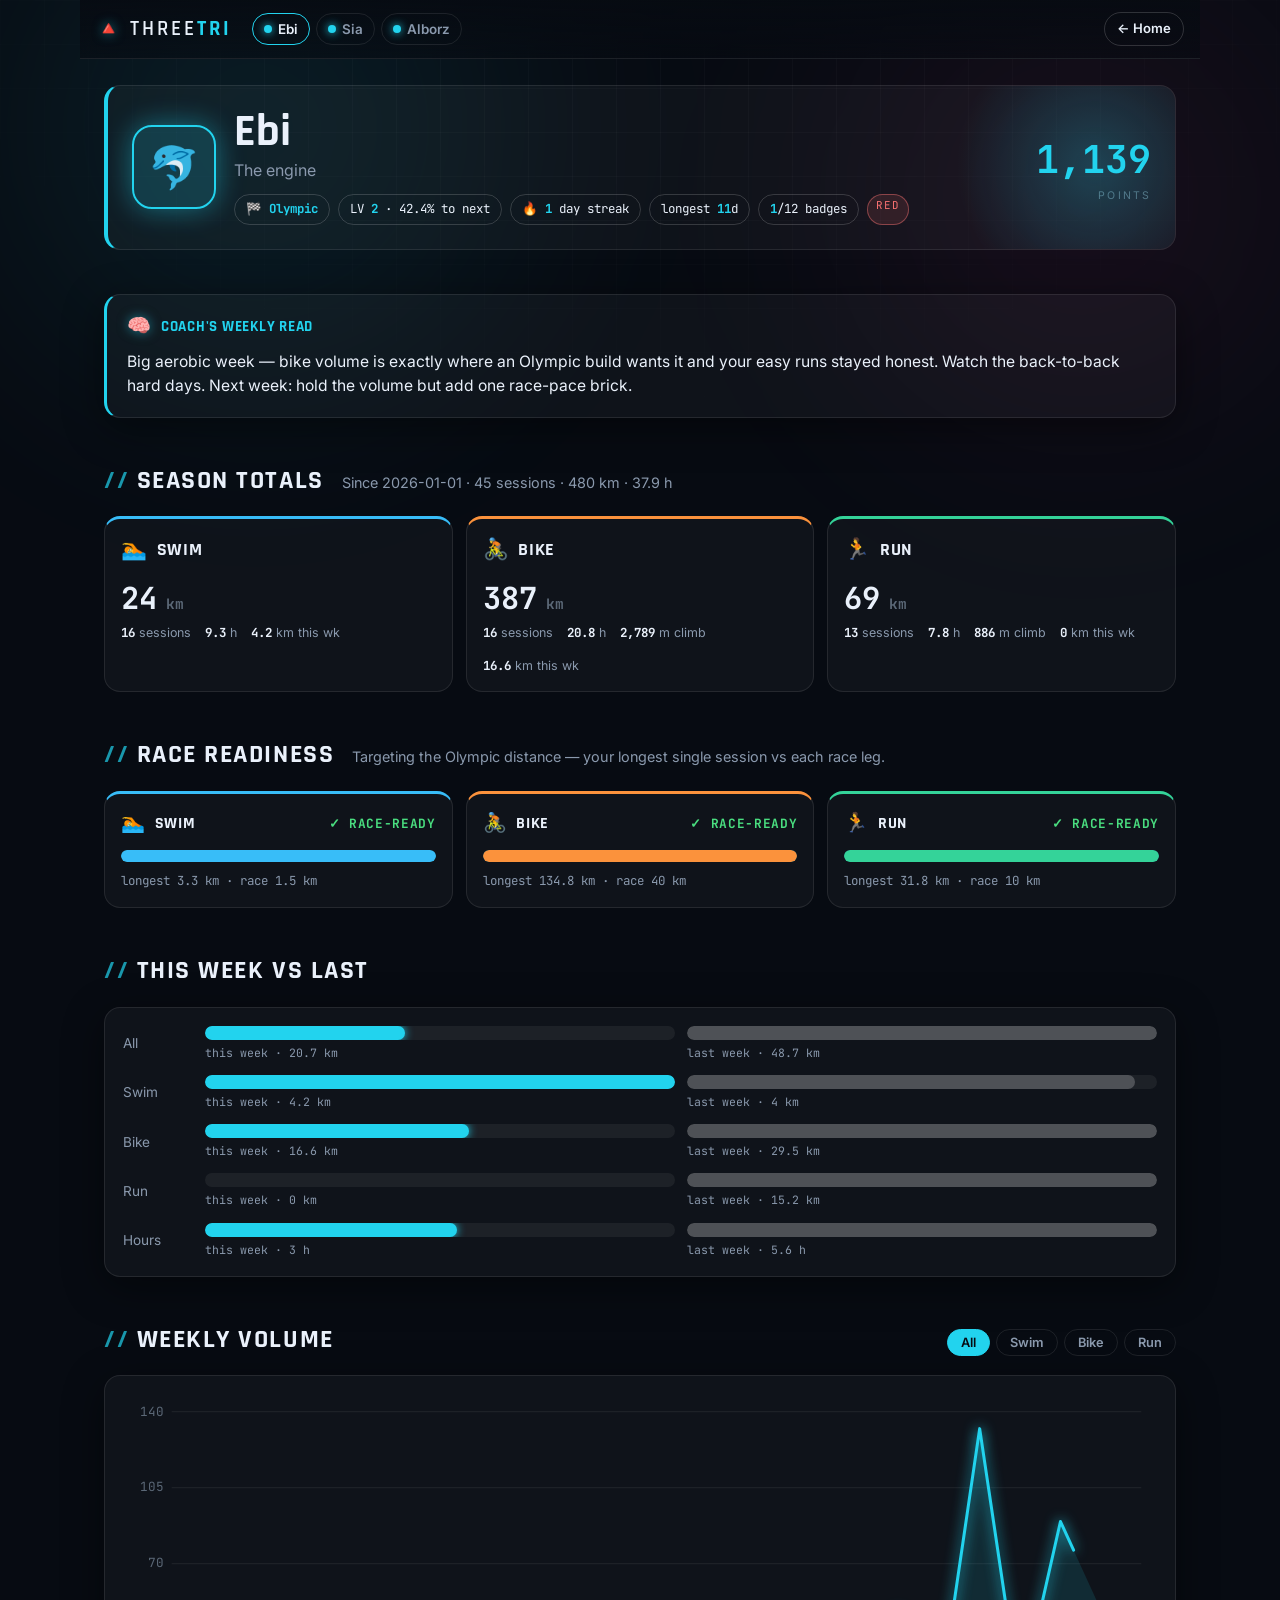
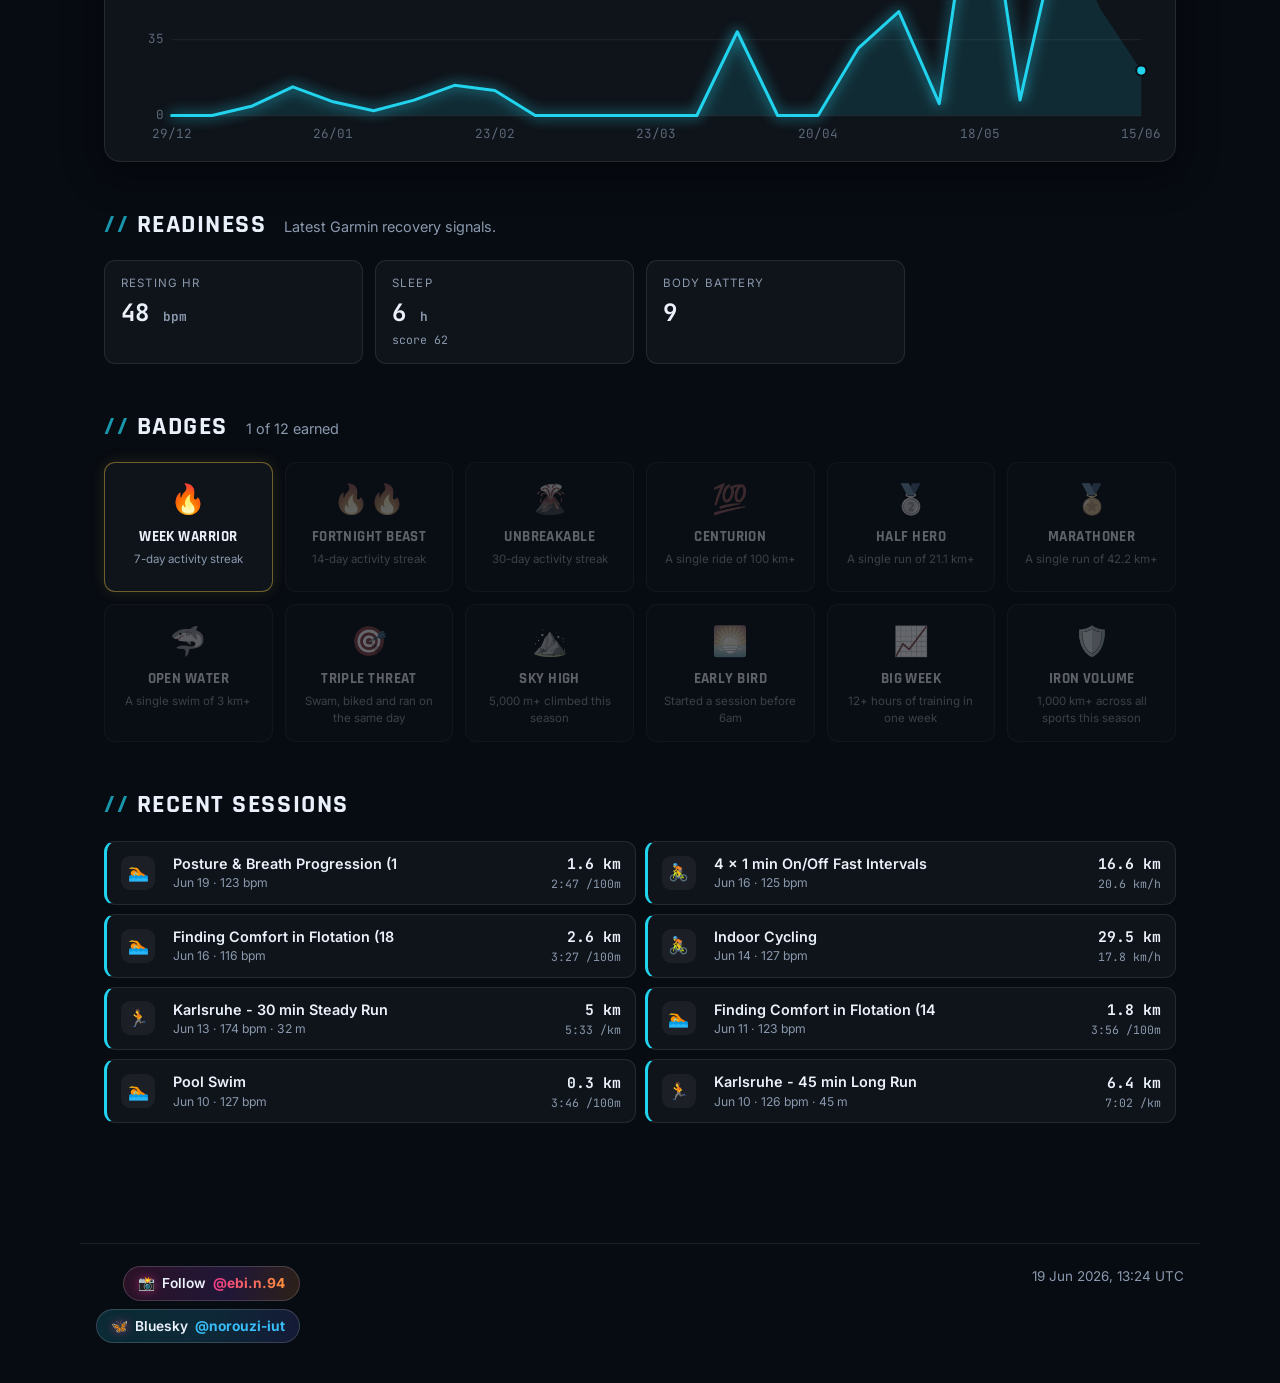
==== commit 1c81c68f: "feat: AI coach summaries, free HF backend, Bluesky/Discord/email broadcasting Coaching: - coach.py i" ====
--- a/site/athlete.html
+++ b/site/athlete.html
@@ -25,6 +25,10 @@
 
   <main>
     <section class="ath-hero" id="ath-hero"></section>
+
+    <section class="block" id="summary-block" hidden>
+      <div class="card coach-summary" id="coach-summary"></div>
+    </section>
 
     <section class="block">
       <div class="block-head"><h2>Season totals</h2><p class="block-sub" id="season-sub"></p></div>
@@ -64,7 +68,10 @@
 
   <footer class="footer">
     <div class="footer-row">
-      <a class="ig-link" href="https://www.instagram.com/ebi.n.94/" target="_blank" rel="noopener"><span class="ig-glyph">📸</span> Follow <b>@ebi.n.94</b></a>
+      <span class="socials">
+        <a class="ig-link" href="https://www.instagram.com/ebi.n.94/" target="_blank" rel="noopener"><span class="ig-glyph">📸</span> Follow <b>@ebi.n.94</b></a>
+        <a class="bsky-link" href="https://bsky.app/profile/norouzi-iut.bsky.social" target="_blank" rel="noopener"><span class="ig-glyph">🦋</span> Bluesky <b>@norouzi-iut</b></a>
+      </span>
       <span id="footer-updated"></span>
     </div>
   </footer>
--- a/site/assets/css/style.css
+++ b/site/assets/css/style.css
@@ -369,6 +369,16 @@
 .ig-link:hover { border-color: var(--c-sia); box-shadow: 0 0 16px rgba(240,57,149,0.35); transform: translateY(-1px); }
 .ig-link b { background: linear-gradient(100deg, #f0398b, #fb923c); -webkit-background-clip: text; background-clip: text; color: transparent; }
 .ig-glyph { filter: drop-shadow(0 0 5px rgba(240,57,149,0.5)); }
+.socials { display: flex; flex-direction: column; align-items: flex-end; gap: 8px; }
+.bsky-link {
+  display: inline-flex; align-items: center; gap: 7px; font-weight: 600; font-size: 0.86rem;
+  padding: 6px 14px; border-radius: 999px; color: var(--text) !important;
+  border: 1px solid var(--border-strong);
+  background: linear-gradient(100deg, rgba(34,211,238,0.16), rgba(56,189,248,0.16) 60%, rgba(99,102,241,0.16));
+  transition: all 0.15s;
+}
+.bsky-link:hover { border-color: #38bdf8; box-shadow: 0 0 16px rgba(56,189,248,0.35); transform: translateY(-1px); }
+.bsky-link b { color: #38bdf8; }
 
 /* ============================ TOAST / STATES ============================== */
 .toast {
--- a/site/assets/css/athlete.css
+++ b/site/assets/css/athlete.css
@@ -61,6 +61,13 @@
 .badge .b-desc { font-size: 0.72rem; color: var(--muted); margin-top: 3px; }
 .badge.earned { border-color: color-mix(in srgb, var(--gold) 40%, transparent); box-shadow: 0 0 16px rgba(255,211,77,0.12); }
 
+/* coach's weekly read */
+.coach-summary { padding: 18px 20px; border-left: 3px solid var(--accent); }
+.cs-head { display: flex; align-items: center; gap: 9px; font-family: var(--font-display); font-weight: 700;
+  text-transform: uppercase; letter-spacing: 0.05em; font-size: 0.95rem; color: var(--accent); margin-bottom: 8px; }
+.cs-ico { font-size: 1.2rem; filter: drop-shadow(0 0 6px color-mix(in srgb, var(--accent) 50%, transparent)); }
+.cs-text { margin: 0; font-size: 0.98rem; line-height: 1.55; color: var(--text); }
+
 /* race readiness (longest session vs race-leg distance) */
 .ready-grid { display: grid; grid-template-columns: 1fr; gap: 13px; }
 .ready-card { padding: 16px; border-radius: var(--radius); background: var(--panel); border: 1px solid var(--border); border-top: 3px solid var(--sc); }
